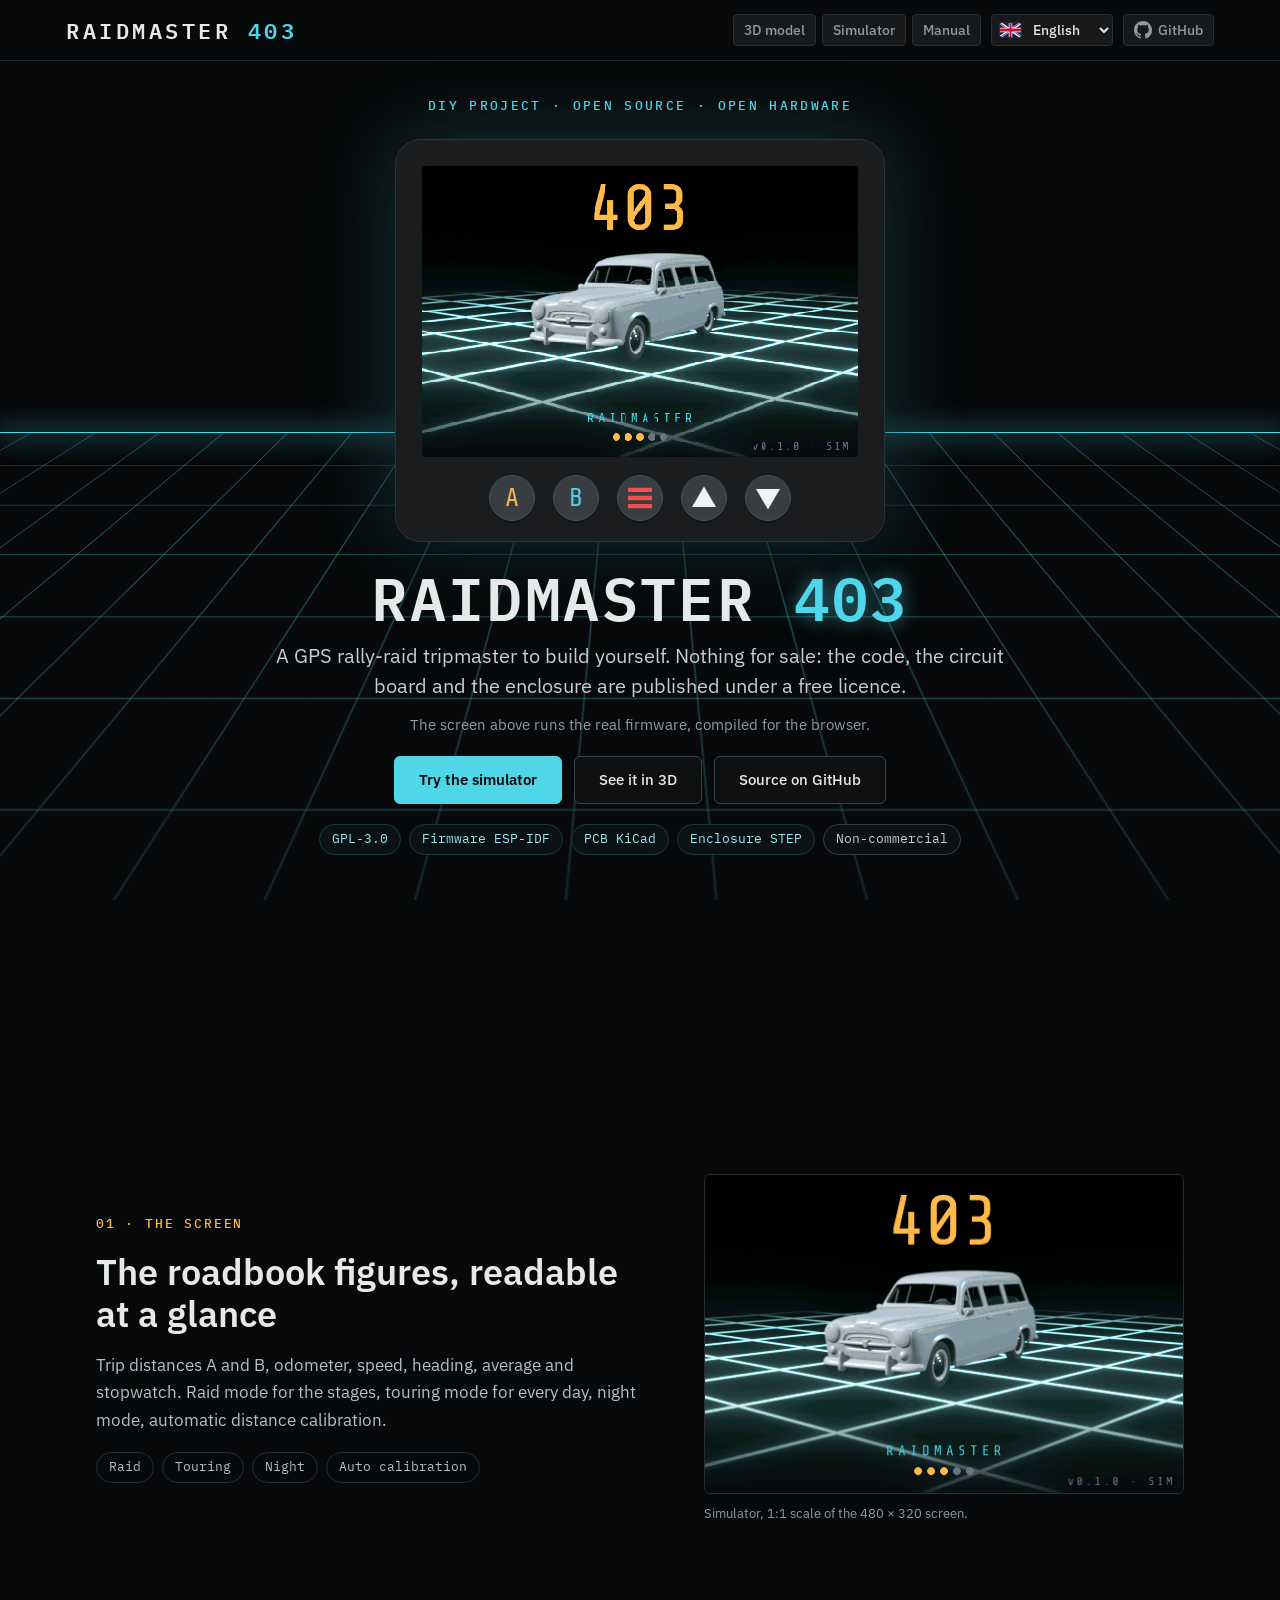
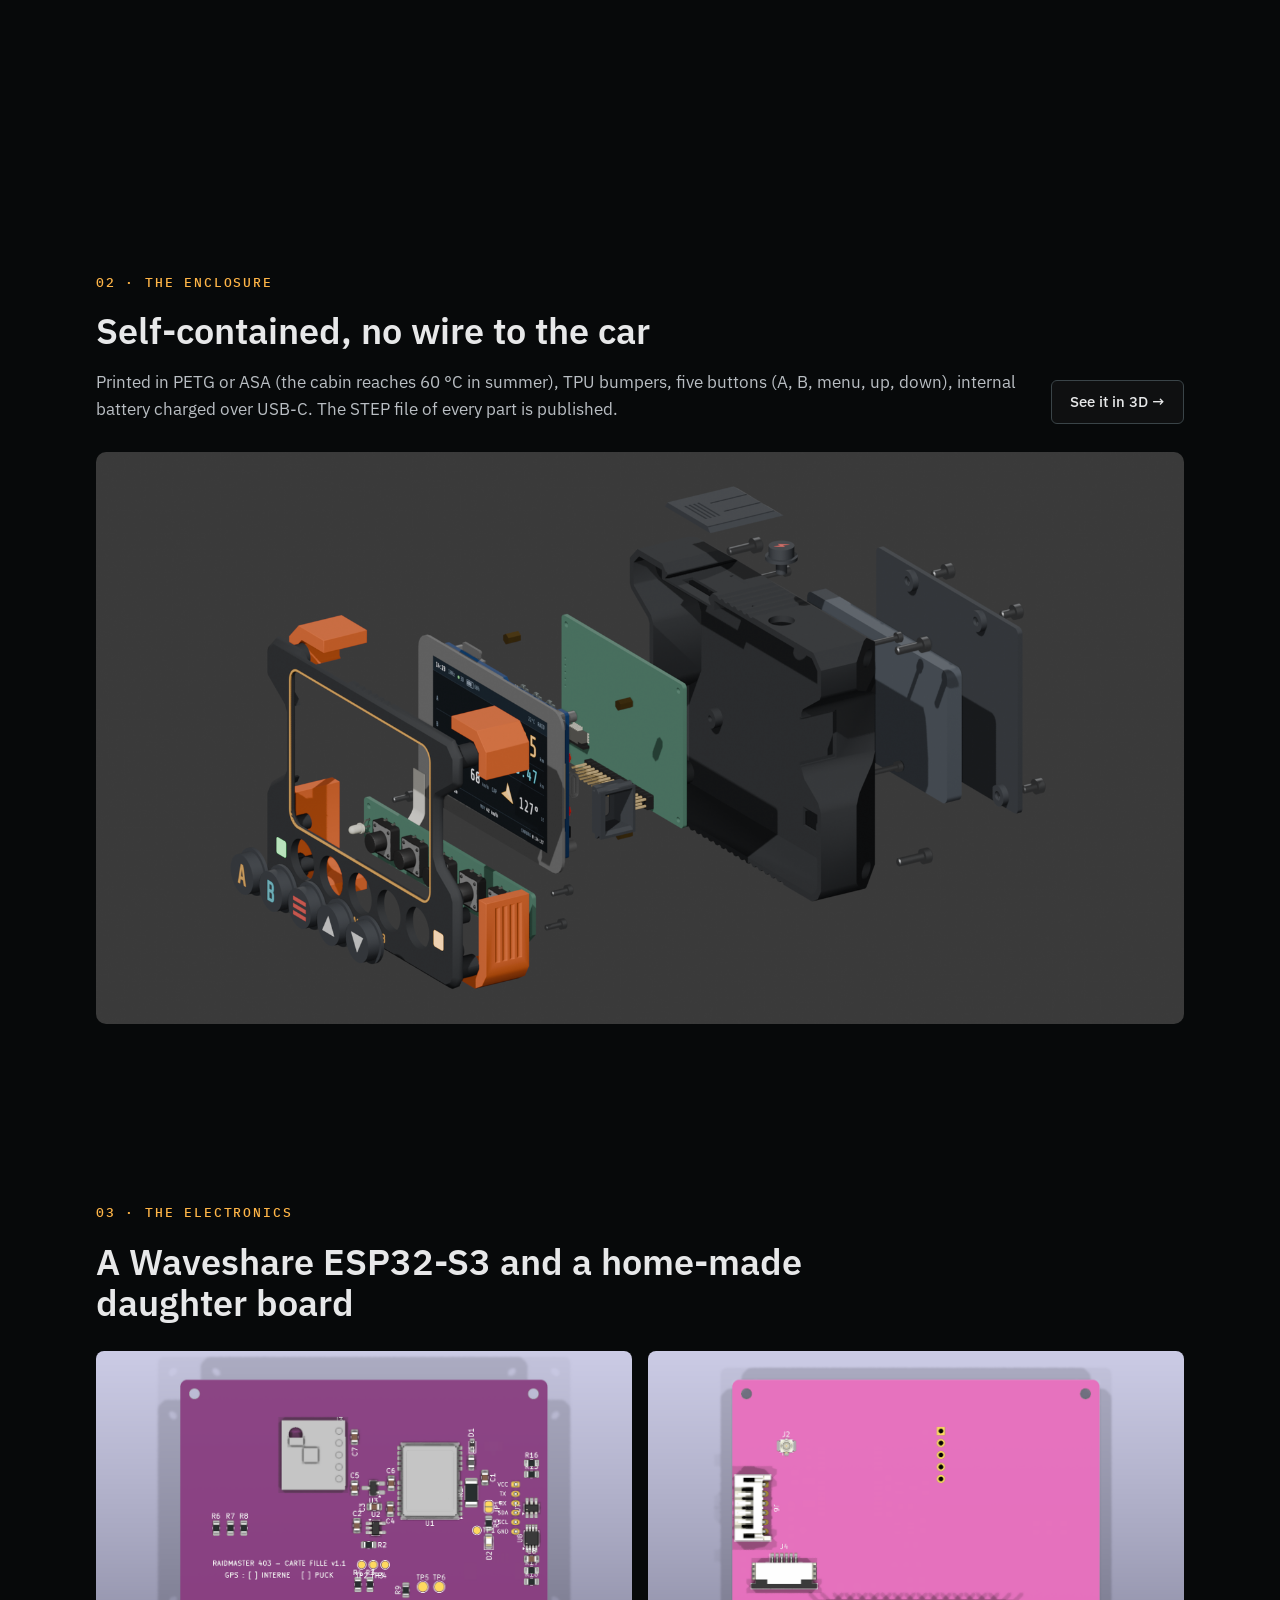
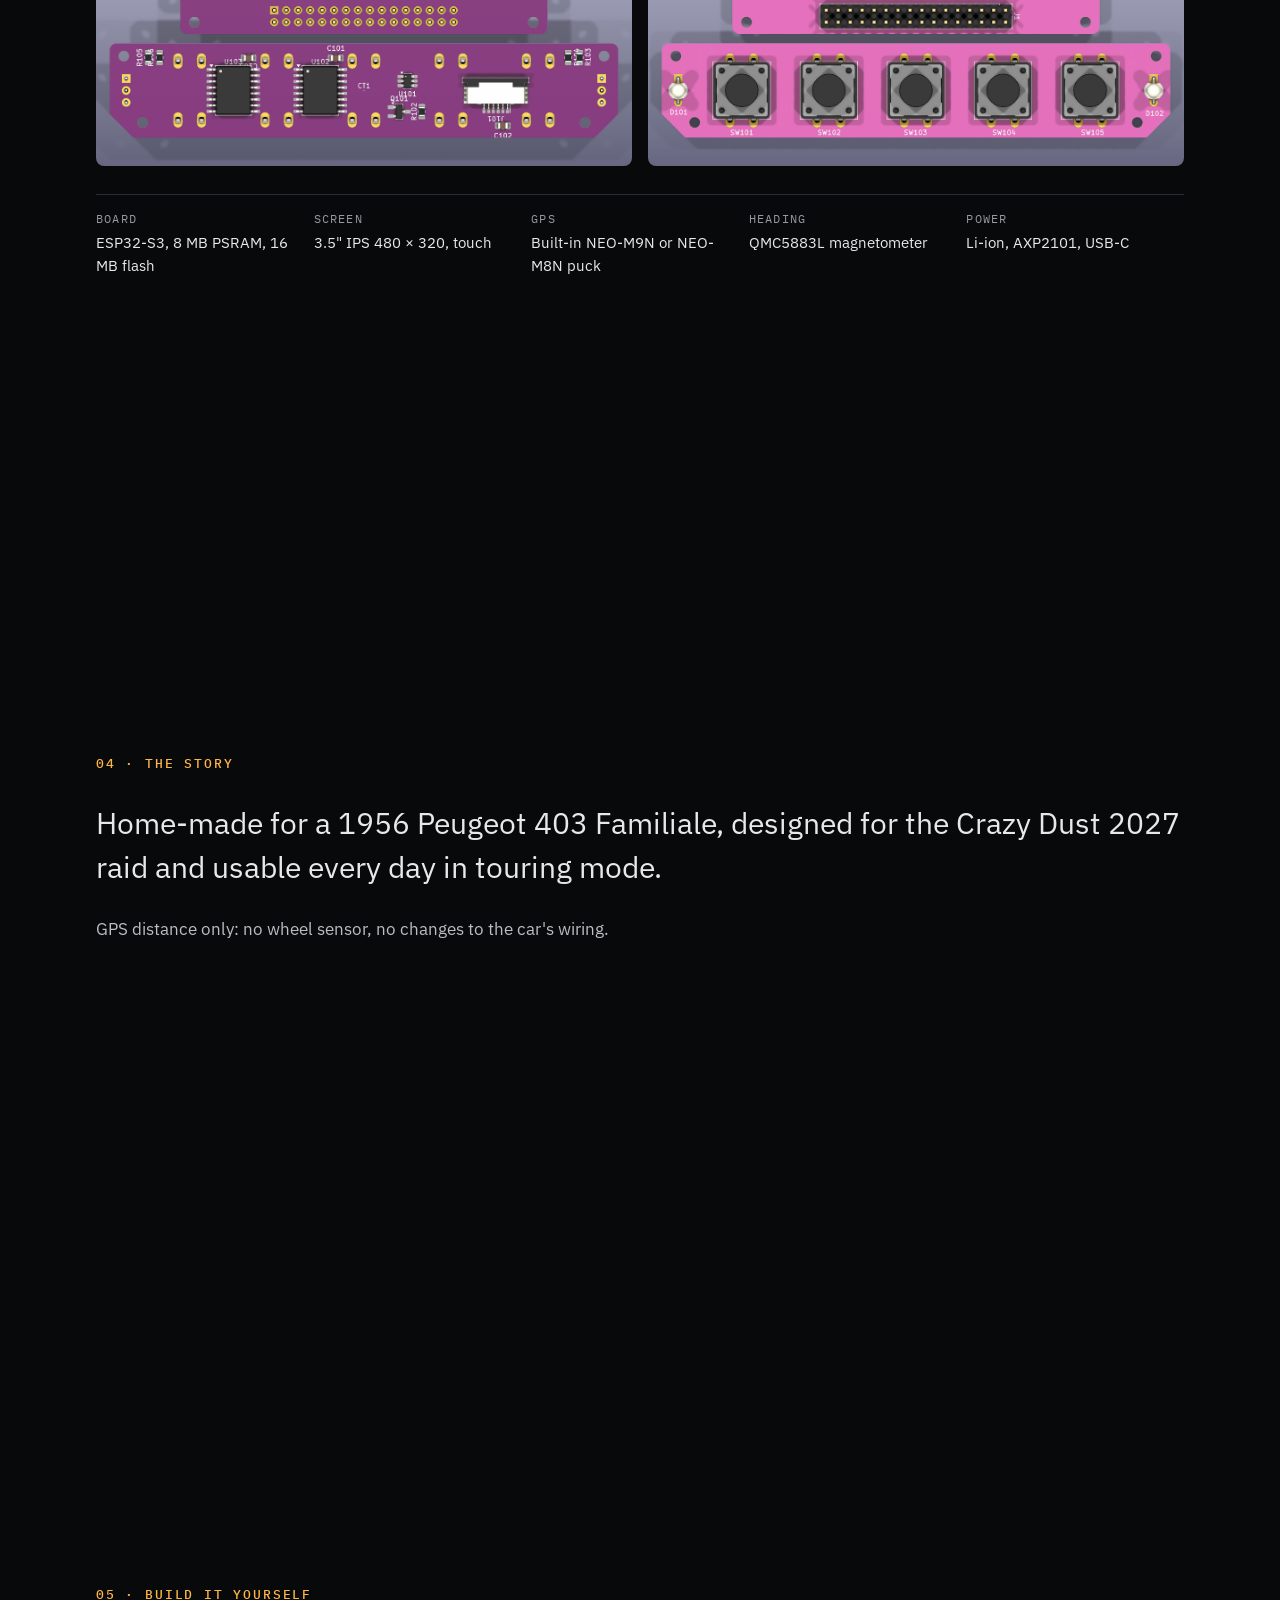
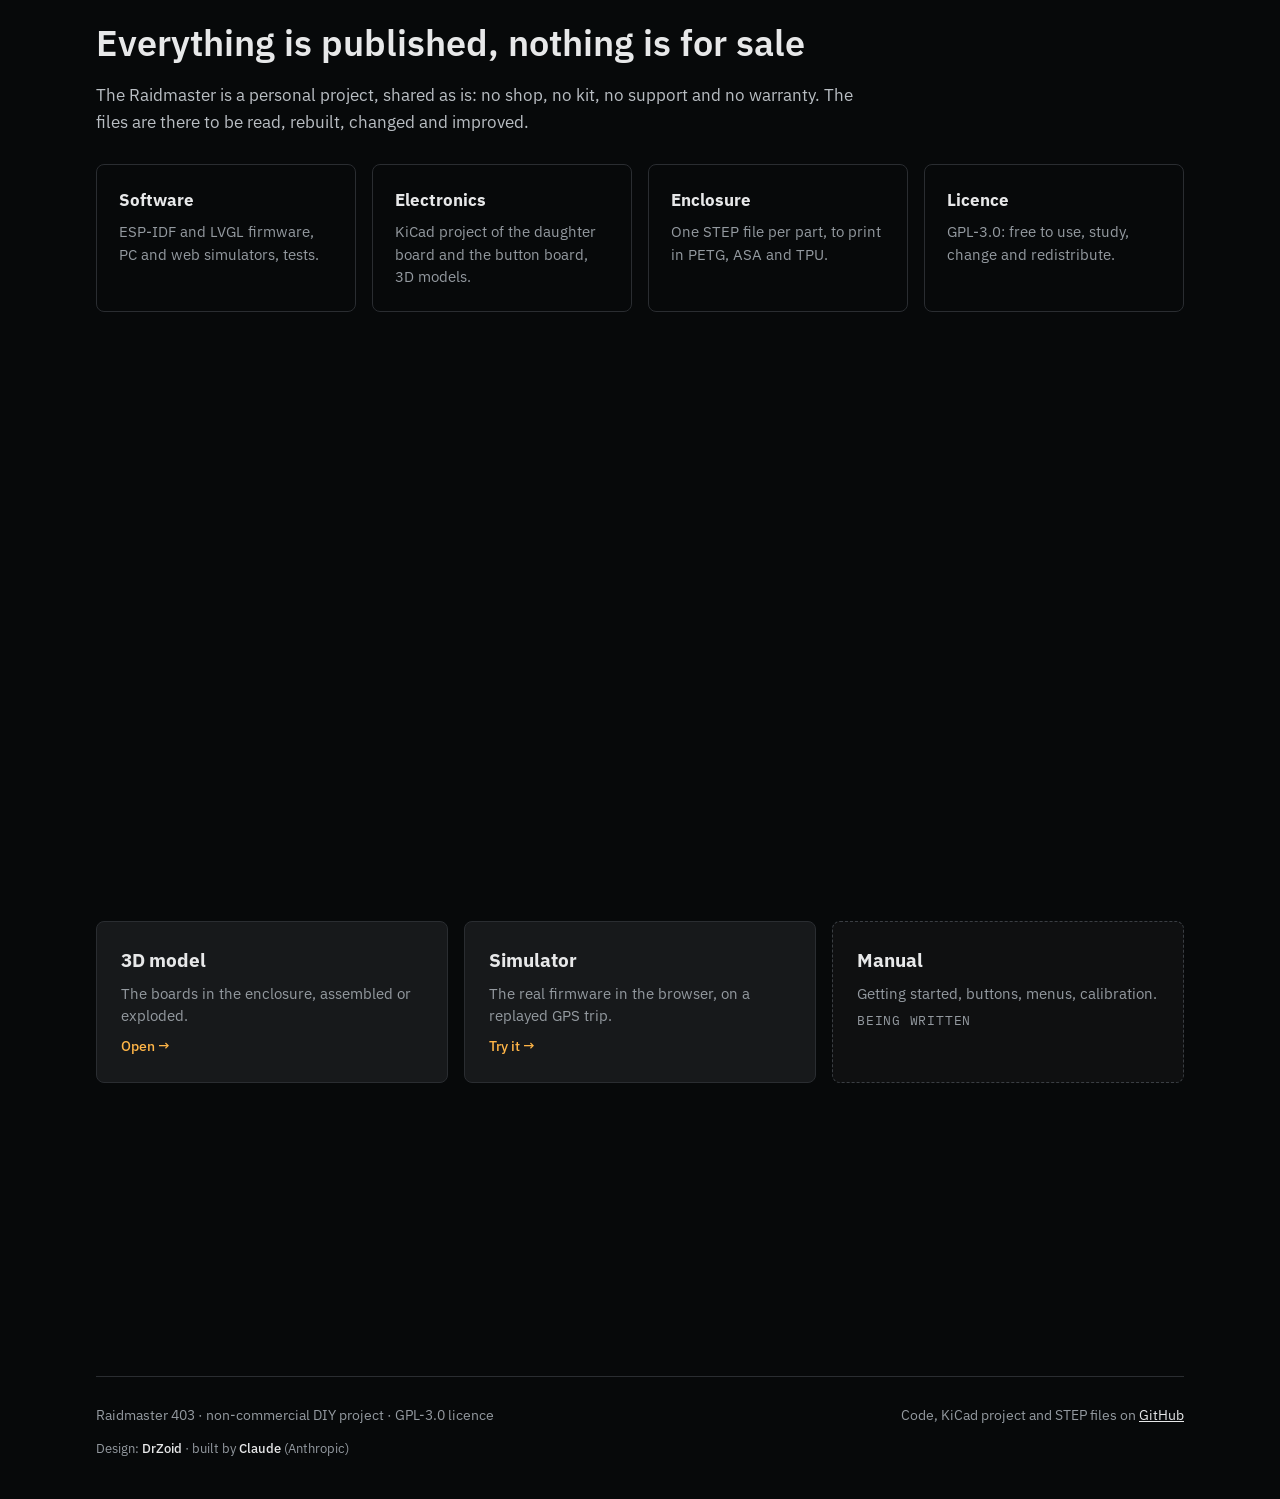
==== web/index.html @ e67b26cc "Web : site web/ (accueil, en-tête commun, maquette, simulateur, manuel) - mockup/ déplacé dans web/ " ====
<!doctype html>
<html lang="fr">
<head>
<meta charset="utf-8">
<meta name="viewport" content="width=device-width, initial-scale=1, viewport-fit=cover">
<title>Raidmaster 403</title>
<meta name="description" content="Raidmaster 403 : un tripmaster GPS de rallye-raid à construire soi-même. Projet DIY, open source et open hardware, non commercial.">
<meta name="theme-color" content="#07090a">
<link rel="preconnect" href="https://fonts.googleapis.com">
<link rel="preconnect" href="https://fonts.gstatic.com" crossorigin>
<link rel="stylesheet" href="https://fonts.googleapis.com/css2?family=IBM+Plex+Mono:wght@400;500;600&family=IBM+Plex+Sans:wght@400;500;600&family=Share+Tech+Mono&display=swap">
<link rel="stylesheet" href="common/common.css">
<link rel="stylesheet" href="home.css">
</head>
<body>
<!-- fond fixe : sol en grille et horizon, qui défilent avec la page (home.js : --scroll, --fade) -->
<div class="backdrop" aria-hidden="true">
  <div class="floor">
    <div class="grid"></div>
    <div class="horizon"></div>
  </div>
</div>
<div class="topbar">
  <header class="wide">
    <h1><a class="home" href="./" data-nav-aria="home" aria-label="Accueil" aria-current="page"><span class="brand">RAIDMASTER</span> <span class="num">403</span></a></h1>
    <div class="tools">
      <nav class="site-nav" data-nav-aria="site" aria-label="Pages du site">
        <a class="btn" href="mockup/" data-nav="mockup">Maquette 3D</a>
        <a class="btn" href="sim/" data-nav="sim">Simulateur</a>
        <a class="btn" href="manual/" data-nav="manual">Manuel</a>
      </nav>
      <label class="lang-picker">
        <span class="flag" id="flag" aria-hidden="true"></span>
        <select id="lang" data-nav-aria="lang" aria-label="Langue">
          <option value="fr">Français</option>
          <option value="en">English</option>
        </select>
      </label>
      <a class="btn" href="https://github.com/docteurzoidberg/raidmaster-403" target="_blank" rel="noopener"
         data-nav-aria="github" aria-label="Code source sur GitHub">
        <svg viewBox="0 0 16 16" width="18" height="18" aria-hidden="true"><path fill="currentColor" d="M8 0C3.58 0 0 3.58 0 8c0 3.54 2.29 6.53 5.47 7.59.4.07.55-.17.55-.38 0-.19-.01-.82-.01-1.49-2.01.37-2.53-.49-2.69-.94-.09-.23-.48-.94-.82-1.13-.28-.15-.68-.52-.01-.53.63-.01 1.08.58 1.23.82.72 1.21 1.87.87 2.33.66.07-.52.28-.87.51-1.07-1.78-.2-3.64-.89-3.64-3.95 0-.87.31-1.59.82-2.15-.08-.2-.36-1.02.08-2.12 0 0 .67-.21 2.2.82.64-.18 1.32-.27 2-.27.68 0 1.36.09 2 .27 1.53-1.04 2.2-.82 2.2-.82.44 1.1.16 1.92.08 2.12.51.56.82 1.27.82 2.15 0 3.07-1.87 3.75-3.65 3.95.29.25.54.73.54 1.48 0 1.07-.01 1.93-.01 2.2 0 .21.15.46.55.38A8.013 8.013 0 0016 8c0-4.42-3.58-8-8-8z"/></svg>
        <span>GitHub</span>
      </a>
    </div>
  </header>
</div>

<main>
  <section class="hero">
    <p class="eyebrow" data-i18n="eyebrow">Projet DIY · open source · open hardware</p>
    <div class="device">
      <img class="screen" src="img/demo.gif" width="480" height="320" data-i18n-alt="altScreen"
           alt="L'écran du Raidmaster : démarrage animé de la 403 sur la grille, écran raid, balade, menu, calibration, mode nuit">
      <!-- légendes incrustées des capuchons du boîtier : couleurs et symboles du modèle 3D -->
      <div class="caps" aria-hidden="true">
        <span class="cap letter cap-a">A</span>
        <span class="cap letter cap-b">B</span>
        <span class="cap"><svg viewBox="-0.5 -0.5 1 1"><path fill="#ef5350" d="M-.5-.43h1v.18h-1zM-.5-.09h1v.18h-1zM-.5.25h1v.18h-1z"/></svg></span>
        <span class="cap"><svg viewBox="-0.5 -0.5 1 1"><path fill="#f2f2f2" d="M-.5.38h1L0-.48z"/></svg></span>
        <span class="cap"><svg viewBox="-0.5 -0.5 1 1"><path fill="#f2f2f2" d="M-.5-.38h1L0 .48z"/></svg></span>
      </div>
    </div>
    <div class="title">
      <h2 class="name">RAIDMASTER <span>403</span></h2>
      <p class="tagline" data-i18n="tagline">Un tripmaster GPS de rallye-raid à construire soi-même. Rien à vendre : le code, la carte électronique et le boîtier sont publiés sous licence libre.</p>
      <p class="note" data-i18n="note">L'écran ci-dessus fait tourner le vrai firmware, compilé pour le navigateur.</p>
      <div class="actions">
        <a class="button primary" href="sim/" data-i18n="try">Essayer le simulateur</a>
        <a class="button" href="mockup/" data-i18n="see3d">Voir en 3D</a>
        <a class="button" href="https://github.com/docteurzoidberg/raidmaster-403" target="_blank" rel="noopener" data-i18n="source">Sources sur GitHub</a>
      </div>
      <ul class="badges" data-i18n-aria="published" aria-label="Ce qui est publié">
        <li>GPL-3.0</li>
        <li>Firmware ESP-IDF</li>
        <li>PCB KiCad</li>
        <li data-i18n="bEnclosure">Boîtier STEP</li>
        <li class="neutral" data-i18n="bNonCommercial">Non commercial</li>
      </ul>
    </div>
  </section>

  <div class="content">
    <section class="split">
      <div class="text">
        <p class="kicker" data-i18n="n1">01 · L'écran</p>
        <h2 data-i18n="t1">Les chiffres du roadbook, lisibles d'un coup d'œil</h2>
        <p data-i18n="d1">Distances partielles A et B, odomètre, vitesse, cap, moyenne et chrono. Mode raid pour l'épreuve, mode balade pour tous les jours, mode nuit, calibration automatique de la distance.</p>
        <ul class="tags">
          <li>Raid</li><li data-i18n="tagTouring">Balade</li><li data-i18n="tagNight">Nuit</li><li data-i18n="tagCalibration">Calibration auto</li>
        </ul>
      </div>
      <figure class="demo">
        <img src="img/demo.gif" width="480" height="320" loading="lazy" data-i18n-alt="altDemo"
             alt="Démo de l'interface : démarrage animé, écran raid, balade, menu, calibration, mode nuit">
        <figcaption data-i18n="demoCaption">Simulateur, échelle 1:1 de l'écran 480 × 320.</figcaption>
      </figure>
    </section>

    <section>
      <div class="section-head">
        <div class="text">
          <p class="kicker" data-i18n="n2">02 · Le boîtier</p>
          <h2 data-i18n="t2">Autonome, sans fil vers la voiture</h2>
          <p data-i18n="d2">Imprimé en PETG ou ASA (l'habitacle monte à 60 °C en été), pare-chocs en TPU, cinq boutons (A, B, menu, haut, bas), batterie interne rechargée en USB-C. Les fichiers STEP de chaque pièce sont publiés.</p>
        </div>
        <a class="button" href="mockup/" data-i18n="see3dArrow">Voir en 3D →</a>
      </div>
      <img class="wide" src="img/enclosure-exploded.png" width="1700" height="895" loading="lazy" data-i18n-alt="altExploded"
           alt="Rendu éclaté du boîtier : coque, façade, capuchons, trappes, pare-chocs et cartes">
    </section>

    <section>
      <div class="text narrow">
        <p class="kicker" data-i18n="n3">03 · L'électronique</p>
        <h2 data-i18n="t3">Une Waveshare ESP32-S3 et une carte fille maison</h2>
      </div>
      <div class="boards">
        <img src="img/pcb-top.png" width="1200" height="929" loading="lazy" data-i18n-alt="altPcbTop" alt="Carte fille et carte boutons, face dessus">
        <img src="img/pcb-bottom.png" width="1200" height="929" loading="lazy" data-i18n-alt="altPcbBottom" alt="Carte fille et carte boutons, face dessous">
      </div>
      <dl class="specs">
        <div><dt data-i18n="kBoard">Carte</dt><dd data-i18n="vBoard">ESP32-S3, 8 Mo PSRAM, 16 Mo flash</dd></div>
        <div><dt data-i18n="kScreen">Écran</dt><dd data-i18n="vScreen">3,5" IPS 480 × 320, tactile</dd></div>
        <div><dt>GPS</dt><dd data-i18n="vGps">NEO-M9N interne ou puck NEO-M8N</dd></div>
        <div><dt data-i18n="kHeading">Cap</dt><dd data-i18n="vHeading">Magnétomètre QMC5883L</dd></div>
        <div><dt data-i18n="kPower">Énergie</dt><dd>Li-ion, AXP2101, USB-C</dd></div>
      </dl>
    </section>

    <section class="story">
      <p class="kicker" data-i18n="n4">04 · L'histoire</p>
      <p class="lead" data-i18n="d4">Fait maison pour une Peugeot 403 Familiale de 1956, pensé pour le raid Crazy Dust 2027 et utilisable au quotidien en mode balade.</p>
      <p data-i18n="d4b">Distance GPS uniquement : ni capteur de roue, ni intervention sur le câblage de la voiture.</p>
    </section>

    <section>
      <div class="text narrow">
        <p class="kicker" data-i18n="n5">05 · À construire soi-même</p>
        <h2 data-i18n="t5">Tout est publié, rien n'est à vendre</h2>
        <p data-i18n="d5">Le Raidmaster est un projet personnel, partagé tel quel : pas de boutique, pas de kit, pas de support ni de garantie. Les fichiers sont là pour être lus, reconstruits, modifiés et améliorés.</p>
      </div>
      <div class="cards">
        <div><strong data-i18n="cSoftware">Logiciel</strong><span data-i18n="cSoftwareText">Firmware ESP-IDF et LVGL, simulateur PC et web, tests.</span></div>
        <div><strong data-i18n="cElectronics">Électronique</strong><span data-i18n="cElectronicsText">Projet KiCad de la carte fille et de la carte boutons, modèles 3D.</span></div>
        <div><strong data-i18n="cEnclosure">Boîtier</strong><span data-i18n="cEnclosureText">Un fichier STEP par pièce, à imprimer en PETG, ASA et TPU.</span></div>
        <div><strong data-i18n="cLicence">Licence</strong><span data-i18n="cLicenceText">GPL-3.0 : libre d'utiliser, d'étudier, de modifier et de redistribuer.</span></div>
      </div>
    </section>

    <section class="closing">
    <nav class="tiles" data-nav-aria="site" aria-label="Pages du site">
      <a href="mockup/"><strong data-nav="mockup">Maquette 3D</strong><span data-i18n="tileMockup">Les cartes dans le boîtier, assemblé ou éclaté.</span><em data-i18n="open">Ouvrir →</em></a>
      <a href="sim/"><strong data-nav="sim">Simulateur</strong><span data-i18n="tileSim">Le vrai firmware dans le navigateur, sur un trajet GPS rejoué.</span><em data-i18n="tryArrow">Essayer →</em></a>
      <a href="manual/" class="pending"><strong data-nav="manual">Manuel</strong><span data-i18n="tileManual">Mise en route, boutons, menus, calibration.</span><em data-i18n="inProgress">En cours de rédaction</em></a>
    </nav>

    <footer>
      <span data-i18n="footer">Raidmaster 403 · projet DIY non commercial · licence GPL-3.0</span>
      <span><span data-i18n="footerSource">Code, projet KiCad et STEP sur</span> <a href="https://github.com/docteurzoidberg/raidmaster-403" target="_blank" rel="noopener">GitHub</a></span>
      <span class="credits"><span data-i18n="design">Conception :</span> <b>DrZoid</b> · <span data-i18n="builtBy">réalisation :</span> <b>Claude</b> (Anthropic)</span>
    </footer>
    </section>
  </div>
</main>
<script type="module" src="home.js"></script>
</body>
</html>
---- web/common/common.css ----
/* Raidmaster 403 — styles communs aux pages du site (accueil, maquette 3D, simulateur, manuel) :
   couleurs, police, en-tête (marque, navigation, langue, GitHub). Chargé avant le style de chaque page. */
:root {
  color-scheme: dark;
  --bg: #0f1011;
  --panel: #17191b;
  --inset: #24272a;
  --line: #2a2d31;
  --text: #e7e8e9;
  --muted: #949aa0;
  --amber: #ffb547;      /* accent des pages, légendes ambre de la façade */
  --cyan: #4fd6e8;       /* grille de l'écran de démarrage */
  --green: #58d68d;
  --red: #ff6b5e;
  --sans: "IBM Plex Sans", "Segoe UI", system-ui, sans-serif;
  --mono: "IBM Plex Mono", ui-monospace, "Cascadia Mono", Consolas, monospace;
}
[hidden] { display: none !important; }
* { box-sizing: border-box; }
html, body { margin: 0; }
body { background: var(--bg); color: var(--text); font: 15px/1.45 var(--sans); }

/* En-tête : marque (lien vers l'accueil), chapeau de la page, outils (navigation, langue, GitHub). */
header { display: flex; flex-wrap: wrap; align-items: baseline; gap: 4px 22px; }
h1 { font: 600 clamp(18px, 2.2vw, 22px)/1.1 var(--mono); letter-spacing: .16em; margin: 0; }
h1 .home { color: inherit; text-decoration: none; }
h1 .home:hover .brand { color: var(--amber); }
h1 .num { color: var(--amber); }
h1 .sub { color: var(--muted); font-weight: 500; letter-spacing: .1em; text-transform: uppercase; font-size: .7em; }
.lede { margin: 0; color: var(--muted); max-width: 78ch; }
.tools { margin-left: auto; display: flex; flex-wrap: wrap; align-items: center; gap: 10px; align-self: center; }
.site-nav { display: flex; flex-wrap: wrap; gap: 6px; }
.lang-picker { position: relative; display: flex; align-items: center; }
.flag {
  position: absolute; left: 9px; top: 50%; transform: translateY(-50%); pointer-events: none;
  display: block; width: 21px; height: 14px; border-radius: 2px; overflow: hidden; box-shadow: 0 0 0 1px var(--line);
}
.flag svg { display: block; width: 100%; height: 100%; }
#lang {
  min-height: 32px; padding: 4px 8px 4px 37px; background: var(--panel); color: var(--text); cursor: pointer;
  border: 1px solid var(--line); border-radius: 4px; font: 500 14px/1.2 var(--sans);
}
.btn {
  display: inline-flex; align-items: center; gap: 6px; min-height: 32px; padding: 4px 10px; border-radius: 4px;
  border: 1px solid var(--line); background: var(--panel); color: var(--muted); text-decoration: none;
  font: 500 14px/1.2 var(--sans);
}
.btn:hover { color: var(--text); border-color: var(--muted); }
.btn[aria-current="page"] { color: var(--text); border-color: var(--amber); }
:is(#lang, .btn, h1 .home):focus-visible { outline: 2px solid var(--cyan); outline-offset: 1px; }

@media (max-width: 860px) {
  .tools { margin-left: 0; }
  #lang, .btn { min-height: 40px; }
}
---- web/home.css ----
/* Accueil du site : haut de page « écran vivant » (grille néon, écran du tripmaster qui joue la démo, capuchons
   aux légendes du boîtier), puis présentation du projet. Couleurs, police et en-tête : common/common.css. */
:root { --night: #07090a; --pad-left: max(16px, env(safe-area-inset-left, 0px)); --pad-right: max(16px, env(safe-area-inset-right, 0px)); }
body { line-height: 1.55; background: var(--night); }

/* Défilement section par section : chaque section fait la hauteur de l'écran ; calage strict sur grand écran,
   souple sur téléphone ou si le visiteur préfère moins d'animations. */
html { scroll-snap-type: y proximity; }
@media (min-width: 861px) and (min-height: 640px) and (prefers-reduced-motion: no-preference) {
  html { scroll-snap-type: y mandatory; }
}
.topbar { scroll-snap-align: start; }

/* Fond fixe : sol en grille qui part de l'horizon (bord haut, pivot de la rotation) vers le visiteur, s'efface
   au premier plan. Parallaxe (home.js) : quand la page défile, l'horizon remonte lentement (--rise, en px, décor
   lointain) et le sol s'atténue un peu après le haut de page pour laisser lire les sections (--fade). */
.backdrop { position: fixed; inset: 0; z-index: 0; pointer-events: none; overflow: hidden; }
.topbar, main { position: relative; z-index: 1; }

.topbar { background: var(--night); border-bottom: 1px solid #1d2a2d; }
header.wide { max-width: 1180px; margin: 0 auto; padding: 14px var(--pad-right) 14px var(--pad-left); align-items: center; }
header.wide .num { color: var(--cyan); }

/* --- haut de page */
.hero {
  min-height: calc(100vh - 62px); min-height: calc(100svh - 62px);
  display: flex; flex-direction: column; align-items: center; justify-content: center; gap: 24px;
  padding: 32px var(--pad-right) 40px var(--pad-left);
}
.floor { position: absolute; inset: 0; transform: translateY(calc(var(--rise, 0) * -1px)); will-change: transform; }
.grid {
  position: absolute; left: -50%; right: -50%; top: 48%; height: 80%; opacity: var(--fade, 1);
  background-position: 50% 0;
  background-image: linear-gradient(rgba(79, 214, 232, .4) 1px, transparent 1px),
                    linear-gradient(90deg, rgba(79, 214, 232, .4) 1px, transparent 1px);
  background-size: 64px 64px; transform-origin: 50% 0; transform: perspective(650px) rotateX(62deg);
  -webkit-mask-image: linear-gradient(#000 0, #000 25%, transparent 80%);
  mask-image: linear-gradient(#000 0, #000 25%, transparent 80%);
}
.horizon {
  position: absolute; left: 0; right: 0; top: 48%; height: 1px; background: var(--cyan);
  box-shadow: 0 0 24px 4px rgba(79, 214, 232, .45); opacity: calc(var(--fade, 1) * var(--fade, 1));
}
.eyebrow { margin: 0; font: 500 13px/1.4 var(--mono); letter-spacing: .18em; text-transform: uppercase; color: var(--cyan); text-align: center; }

.device {
  /* largeur réglée sur la hauteur de l'écran : tout le haut de page tient dans la première « page » */
  width: 100%; max-width: clamp(360px, calc(150vh - 860px), 680px); max-width: clamp(360px, calc(150svh - 860px), 680px);
  padding: 26px 26px 20px; border-radius: 26px;
  background: #1a1c1e; border: 1px solid #2f3337;
  box-shadow: 0 0 80px rgba(79, 214, 232, .22), 0 30px 60px rgba(0, 0, 0, .6);
  display: flex; flex-direction: column; gap: 18px;
}
.screen { display: block; width: 100%; height: auto; aspect-ratio: 3 / 2; image-rendering: pixelated; border-radius: 4px; background: #000; }
/* Capuchons : couleurs des légendes incrustées et du filament des capuchons du boîtier. */
.caps { display: flex; justify-content: center; gap: 18px; }
.cap {
  width: 46px; height: 46px; border-radius: 50%; background: #3a3d42; border: 1px solid #4a4e54; box-shadow: 0 2px 0 #121315;
  display: flex; align-items: center; justify-content: center;
}
.cap svg { width: 24px; height: 24px; }
.cap.letter { font: 26px/1 "Share Tech Mono", var(--mono); }
.cap.cap-a { color: #ffb84d; }
.cap.cap-b { color: #4dd0e1; }

.title { display: flex; flex-direction: column; align-items: center; gap: 12px; text-align: center; max-width: 760px; }
.name { margin: 0; font: 600 clamp(36px, 8vw, 60px)/1.05 var(--mono); letter-spacing: .04em; }
.name span { color: var(--cyan); text-shadow: 0 0 18px rgba(79, 214, 232, .6); }
.tagline { margin: 0; font-size: 20px; line-height: 1.5; color: #c8cdd1; }
.note { margin: 0; font-size: 15px; color: var(--muted); }
.actions { display: flex; flex-wrap: wrap; justify-content: center; gap: 12px; padding-top: 8px; }
.button {
  display: inline-flex; align-items: center; min-height: 48px; padding: 0 24px; border-radius: 6px;
  border: 1px solid #3a4448; background: var(--bg); color: var(--text); font-weight: 500; text-decoration: none;
}
.button:hover { border-color: var(--muted); }
.button.primary { background: var(--cyan); border-color: var(--cyan); color: var(--night); font-weight: 600; }
.button.primary:hover { background: #7fe3f0; }
.button:focus-visible, .tiles a:focus-visible, footer a:focus-visible { outline: 2px solid var(--amber); outline-offset: 2px; }
.badges { list-style: none; margin: 8px 0 0; padding: 0; display: flex; flex-wrap: wrap; justify-content: center; gap: 8px; }
.badges li {
  padding: 6px 12px; border: 1px solid #1d3a3f; border-radius: 999px; background: #0b1214;
  font: 13px/1.3 var(--mono); color: #9fe6f0;
}
.badges li.neutral { border-color: #3a3e43; background: var(--bg); color: #c8cdd1; }

/* --- présentation */
.content {
  max-width: 1120px; margin: 0 auto; padding: 0 var(--pad-right) 0 var(--pad-left);
  display: flex; flex-direction: column;
}
.content > section {
  min-height: 100vh; min-height: 100svh; scroll-snap-align: start;
  display: flex; flex-direction: column; justify-content: center; gap: 28px; padding-block: 56px;
}
.content h2 { margin: 0; font-size: clamp(26px, 4vw, 36px); line-height: 1.15; font-weight: 600; }
.content p { margin: 0; font-size: 17px; line-height: 1.6; color: #b9bec3; }
.text { display: flex; flex-direction: column; gap: 18px; }
.text.narrow { max-width: 760px; }
.kicker { font: 500 13px/1.4 var(--mono) !important; letter-spacing: .14em; text-transform: uppercase; color: var(--amber) !important; }

.split { flex-direction: row !important; flex-wrap: wrap; align-items: center; gap: 56px !important; }
.split .text { flex: 1 1 380px; min-width: 0; }
.demo { flex: 0 1 480px; min-width: 0; margin: 0; display: flex; flex-direction: column; gap: 10px; }
.demo img { display: block; width: 100%; height: auto; border: 1px solid var(--line); border-radius: 6px; }
.demo figcaption { font-size: 13px; color: var(--muted); }
.tags { list-style: none; margin: 0; padding: 0; display: flex; flex-wrap: wrap; gap: 8px; }
.tags li { padding: 6px 12px; border: 1px solid var(--line); border-radius: 999px; font: 13px/1.3 var(--mono); color: #b9bec3; }

.section-head { display: flex; flex-wrap: wrap; align-items: flex-end; justify-content: space-between; gap: 24px; }
.section-head .text { flex: 1 1 520px; min-width: 0; }
.section-head .button { min-height: 44px; padding: 0 18px; }
img.wide { display: block; width: 100%; height: auto; border-radius: 10px; background: var(--panel); }

.boards { display: flex; flex-wrap: wrap; gap: 16px; }
.boards img { flex: 1 1 320px; min-width: 0; width: 100%; height: auto; border-radius: 8px; background: var(--panel); }
.specs { margin: 0; display: flex; flex-wrap: wrap; border-top: 1px solid var(--line); }
.specs div { flex: 1 1 200px; padding: 16px 16px 16px 0; display: flex; flex-direction: column; gap: 4px; }
.specs dt { font: 12px/1.3 var(--mono); letter-spacing: .1em; text-transform: uppercase; color: var(--muted); }
.specs dd { margin: 0; font-size: 15px; }

.story > * { max-width: 46em; }
.story .lead { font-size: clamp(22px, 3vw, 30px) !important; line-height: 1.45; color: var(--text) !important; }
/* dernière page : tuiles au milieu de l'espace libre, pied de page en bas */
.closing { padding-bottom: 0 !important; }
.closing .tiles { margin-top: auto; }
.closing footer { margin-top: auto; }

.cards { display: flex; flex-wrap: wrap; gap: 16px; }
.cards div { flex: 1 1 240px; display: flex; flex-direction: column; gap: 8px; padding: 22px; border: 1px solid var(--line); border-radius: 8px; }
.cards strong { font-size: 17px; }
.cards span { color: var(--muted); font-size: 15px; line-height: 1.5; }

.tiles { display: flex; flex-wrap: wrap; gap: 16px; }
.tiles a {
  flex: 1 1 260px; display: flex; flex-direction: column; gap: 8px; padding: 24px;
  border: 1px solid var(--line); border-radius: 8px; background: var(--panel); color: var(--text); text-decoration: none;
}
.tiles a:hover { border-color: var(--muted); }
.tiles strong { font-size: 19px; }
.tiles span { color: var(--muted); font-size: 15px; line-height: 1.5; }
.tiles em { font-style: normal; color: var(--amber); font-size: 14px; font-weight: 500; }
.tiles a.pending { background: var(--bg); border-style: dashed; border-color: #3a3e43; }
.tiles a.pending em { color: var(--muted); font: 13px/1.3 var(--mono); text-transform: uppercase; letter-spacing: .06em; }

footer {
  display: flex; flex-wrap: wrap; justify-content: space-between; gap: 12px 16px;
  margin-top: 40px; padding: 28px 0 40px; border-top: 1px solid var(--line); font-size: 14px; color: var(--muted);
}
footer a { color: var(--text); }
footer .credits { flex-basis: 100%; font-size: 13px; }
footer b { color: var(--text); font-weight: 500; }

@media (max-width: 860px) {
  .hero { padding-top: 32px; gap: 28px; }
  .device { padding: 14px 14px 12px; border-radius: 18px; gap: 12px; }
  .caps { gap: 10px; }
  .tagline { font-size: 18px; }
  .content > section { padding-block: 40px; }
}
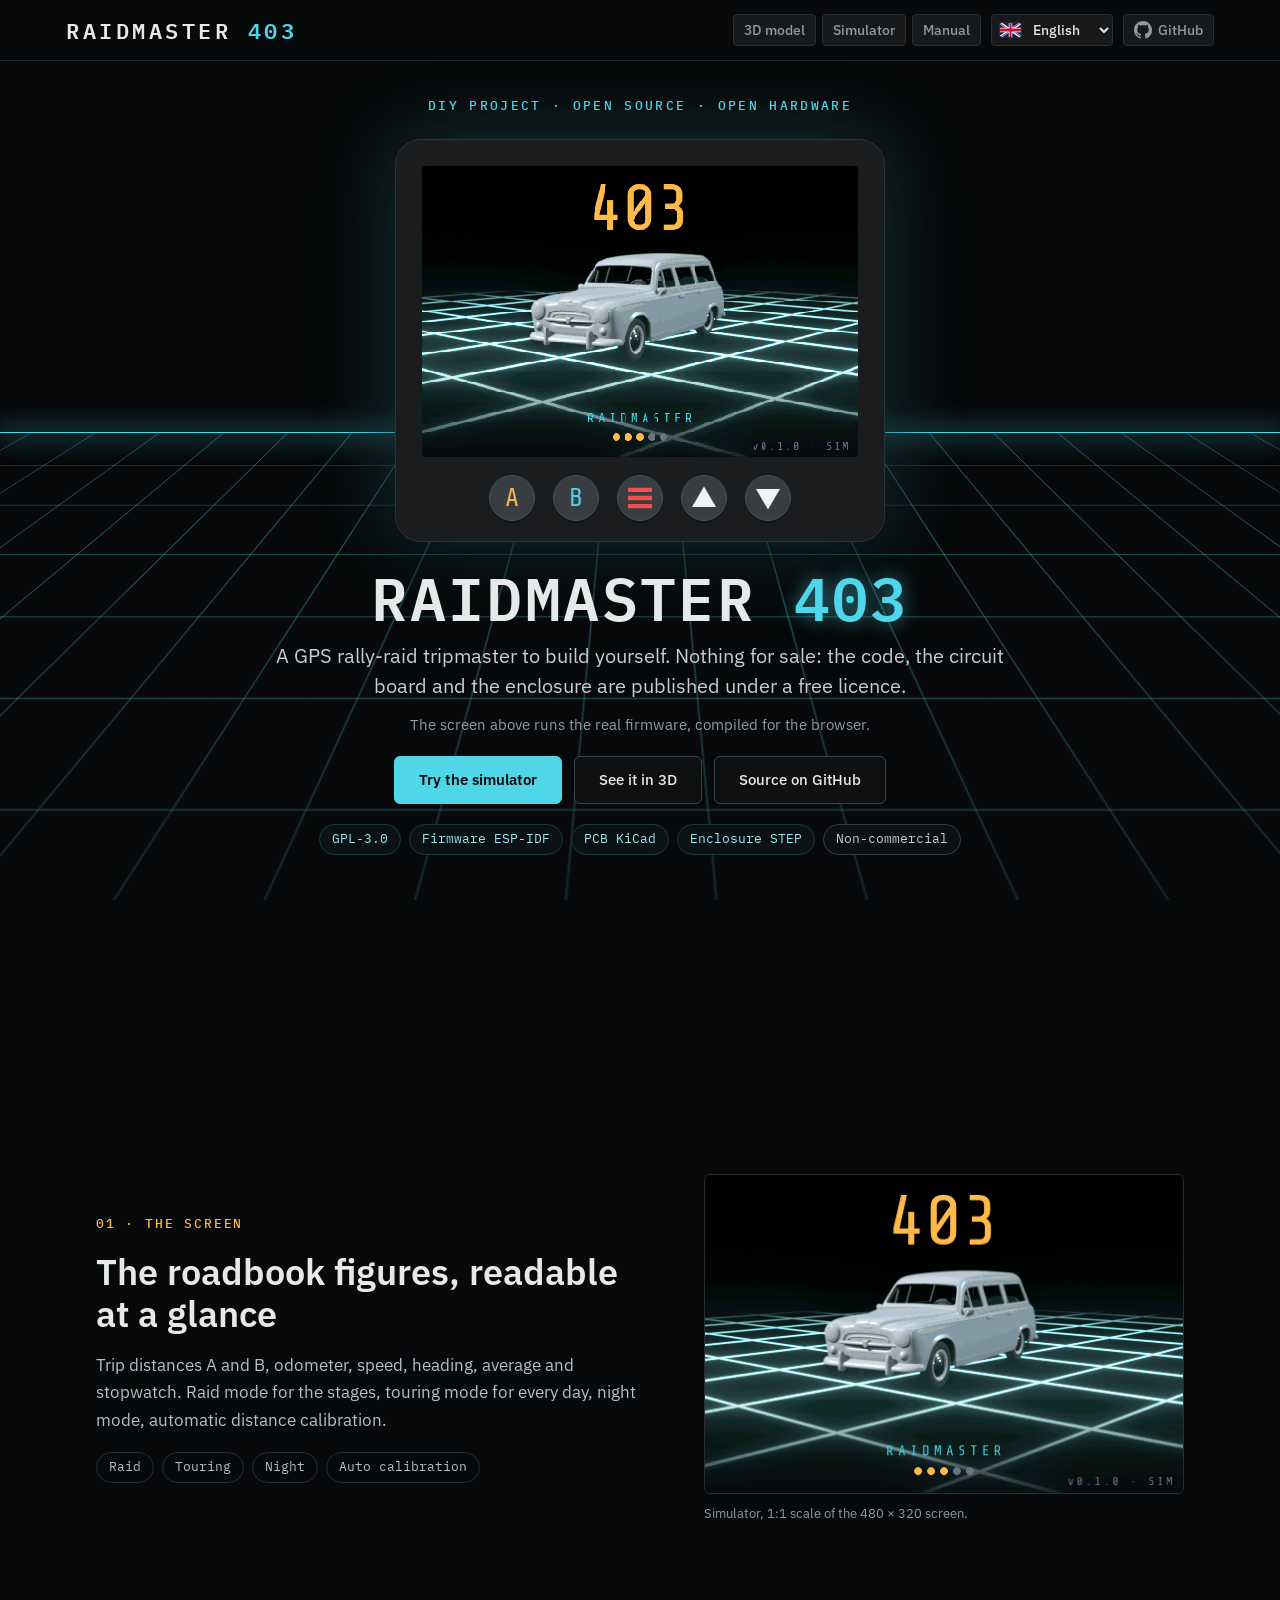
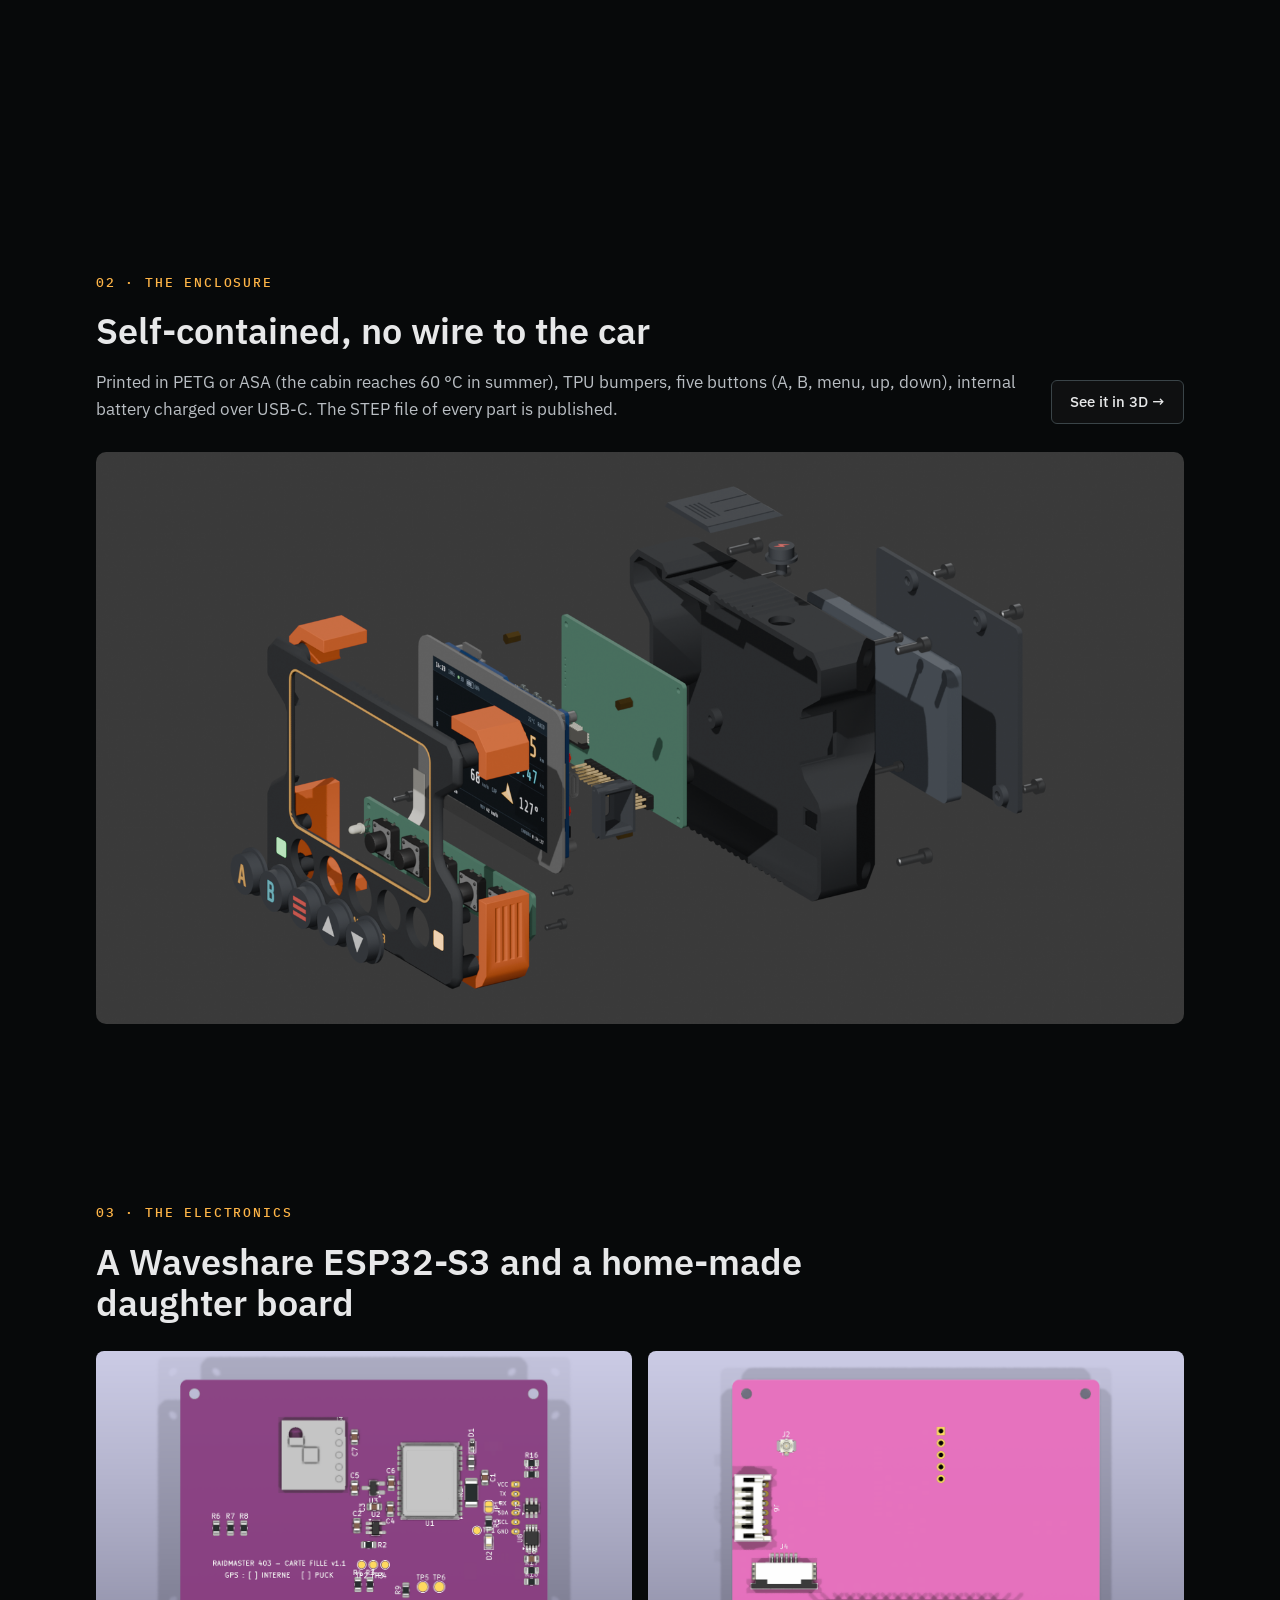
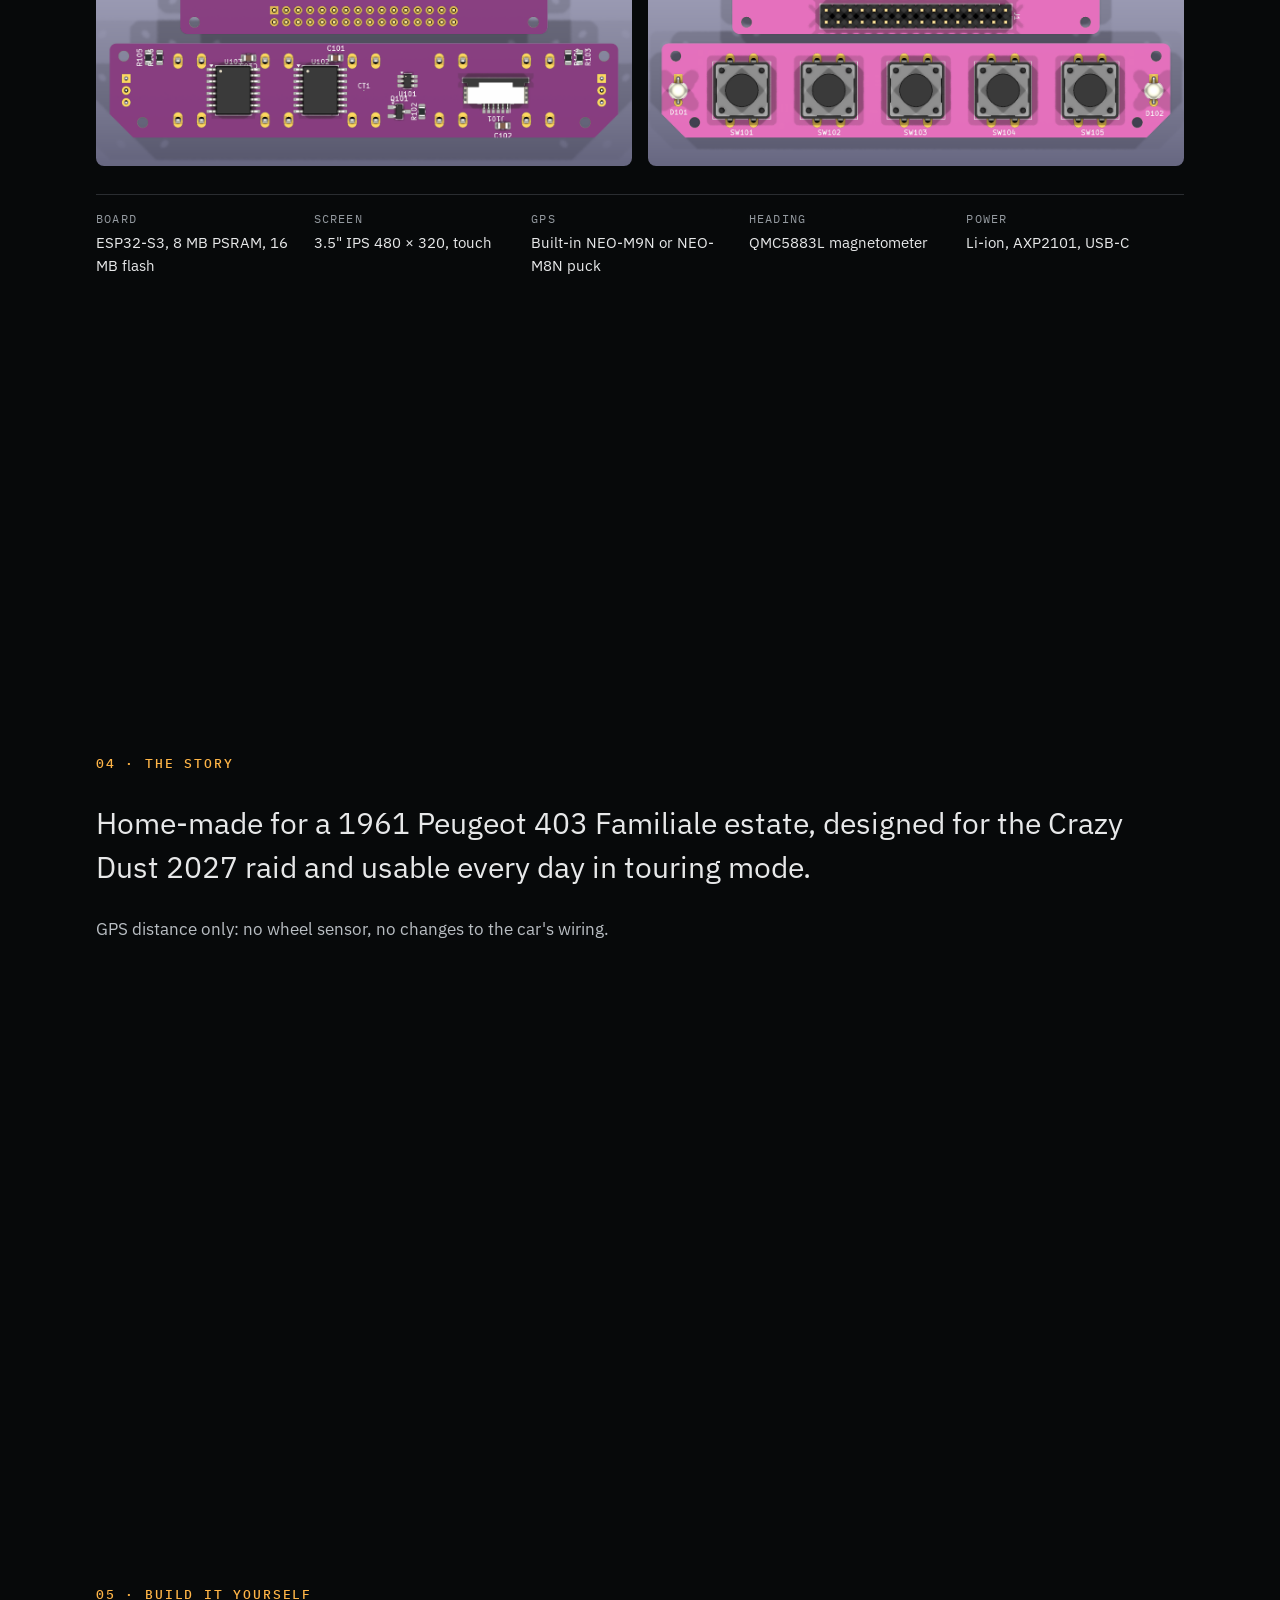
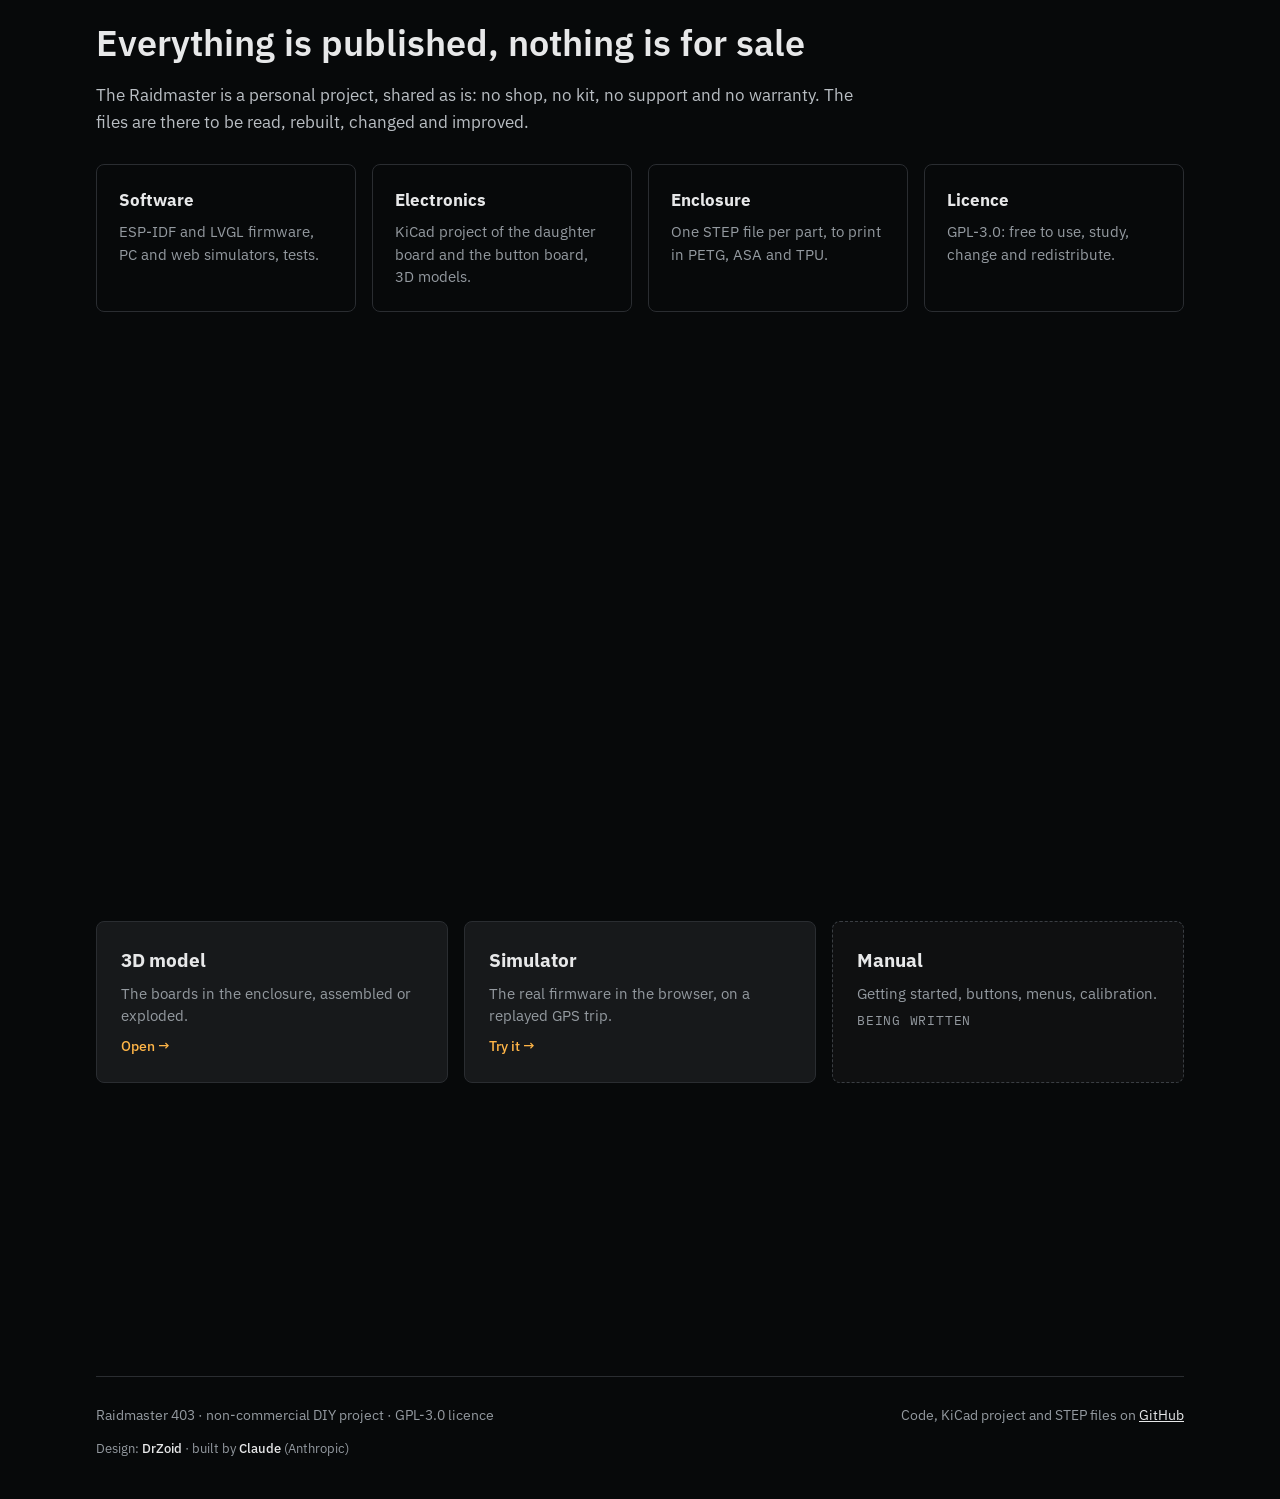
==== commit 9a220c2e: "README : la voiture est une 403 break Familiale de 1961, pas de 1956 Même correction sur l'accueil d" ====
--- a/web/index.html
+++ b/web/index.html
@@ -129,7 +129,7 @@
 
     <section class="story">
       <p class="kicker" data-i18n="n4">04 · L'histoire</p>
-      <p class="lead" data-i18n="d4">Fait maison pour une Peugeot 403 Familiale de 1956, pensé pour le raid Crazy Dust 2027 et utilisable au quotidien en mode balade.</p>
+      <p class="lead" data-i18n="d4">Fait maison pour une Peugeot 403 break Familiale de 1961, pensé pour le raid Crazy Dust 2027 et utilisable au quotidien en mode balade.</p>
       <p data-i18n="d4b">Distance GPS uniquement : ni capteur de roue, ni intervention sur le câblage de la voiture.</p>
     </section>
 
